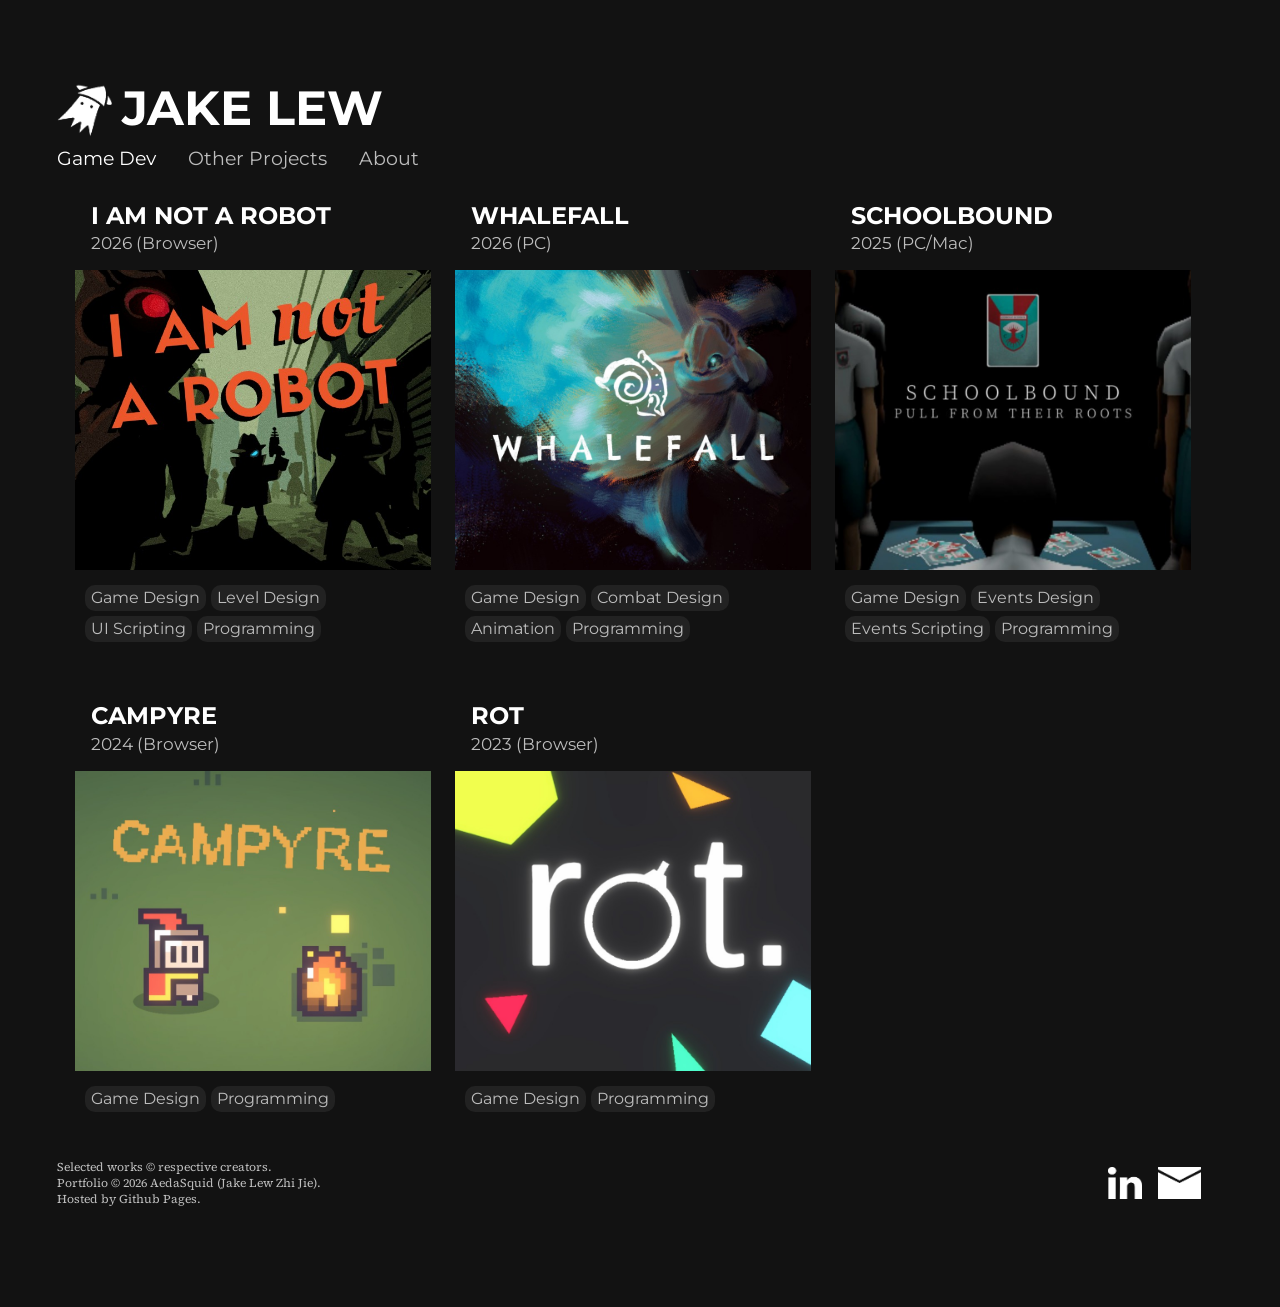
==== index.html @ 716c8b2f "Renamed /images to /media to hold all types, WIP Campyre page" ====
<!DOCTYPE html>
<html>
    <head>
        <meta charset="UTF-8">
        <meta name="viewport" content="width=device-width, initial-scale=1.0">

		    <title>Jake Lew - Game Dev Portfolio</title>

        <link href="https://cdn.jsdelivr.net/npm/bootstrap@5.3.3/dist/css/bootstrap.min.css" rel="stylesheet" integrity="sha384-QWTKZyjpPEjISv5WaRU9OFeRpok6YctnYmDr5pNlyT2bRjXh0JMhjY6hW+ALEwIH" crossorigin="anonymous">
        <script src="https://cdn.jsdelivr.net/npm/bootstrap@5.3.0/dist/js/bootstrap.bundle.min.js"></script>
        <link href="../css/style.css" rel="stylesheet">
        <link rel="shortcut icon" href="../media/icons/aedaSquid_logoS.png">

        <link rel="preload" as="image" href="media/rotGame/rot_thmb02.jpg">
        <link rel="preload" as="image" href="media/campyre/campyre_thmb02.jpg">
        <link rel="preload" as="image" href="media/schoolbound/schoolbound_thmb02.jpg">
        <link rel="preload" as="image" href="media/whalefall/whalefall_thmb02.jpg">
        <link rel="preload" as="image" href="media/iamnotarobot/iamnotarobot_thmb02.jpg">
    </head>
    <body>
        <header>
          <a class="header-name" href="">
            <img class="logo-aeda" src="../media/icons/aedaSquid_logoW.png" alt="Logo, a cartoon squid.">
            <h1>JAKE LEW</h1>
          </a>
          
          <div class="header-nav d-flex flex-column flex-md-row align-items-left justify-content-center">
            <a class="nav-link custom-link current-page" aria-current="page" href="">Game Dev</a>
            <a class="nav-link custom-link" href="html/other-projects.html">Other Projects</a>
            <a class="nav-link custom-link" href="html/about.html">About</a>
          </div>
        </header>

        <!-- card list -->
        <div class="cardsContainer">
          <div class="container">
            <div class="row">

              <!-- i am not a robot card -->
              <div class="col-md-6 col-lg-4">
                <a href="articles/dev-update-004.html" class="text-decoration-none">
                  <div class="card">
                    <div class="card-body">
                      <h5 class="card-title">I AM NOT A ROBOT</h5>
                      <p class="card-date"><small>2026 (Browser)</small></p>
                    </div>
                    
                    <img class="card-iamnotarobot" src="../media/thumbnail.png" alt="Read about I Am Not A Robot.">
                    
                    <div class="card-tagList">
                      <span class="card-tag">Game Design</span>
                      <span class="card-tag">Level Design</span>
                      <span class="card-tag">UI Scripting</span>
                      <span class="card-tag">Programming</span>
                    </div>

                  </div>
                </a>
              </div>

              <!-- whalefall card -->
              <div class="col-md-6 col-lg-4">
                <a href="articles/dev-update-004.html" class="text-decoration-none">
                  <div class="card mb-3">
                    <div class="card-body">
                      <h5 class="card-title">WHALEFALL</h5>
                      <p class="card-date"><small>2026 (PC)</small></p>
                    </div>

                    <img class="card-whalefall" src="../media/thumbnail.png"  alt="Read about Whalefall.">

                    <div class="card-tagList">
                      <span class="card-tag">Game Design</span>
                      <span class="card-tag">Combat Design</span>
                      <span class="card-tag">Animation</span>
                      <span class="card-tag">Programming</span>
                    </div>

                  </div>
                </a>
              </div>

              <!-- schoolbound card -->
              <div class="col-md-6 col-lg-4">
                <a href="html/articles/schoolbound.html" class="text-decoration-none">
                  <div class="card mb-3">
                    <div class="card-body">
                      <h5 class="card-title">SCHOOLBOUND</h5>
                      <p class="card-date"><small>2025 (PC/Mac)</small></p>
                    </div>
                    
                    <img class="card-schoolbound" src="../media/thumbnail.png"  alt="Read about Schoolbound.">
                    
                    <div class="card-tagList">
                      <span class="card-tag">Game Design</span>
                      <span class="card-tag">Events Design</span>
                      <span class="card-tag">Events Scripting</span>
                      <span class="card-tag">Programming</span>
                    </div>

                  </div>
                </a>
              </div>

              <!-- campyre card -->
              <div class="col-md-6 col-lg-4">
                <a href="html/articles/campyre.html" class="text-decoration-none">
                  <div class="card mb-3">
                    <div class="card-body">
                      <h5 class="card-title">CAMPYRE</h5>
                      <p class="card-date"><small>2024 (Browser)</small></p>
                    </div>
                    
                    <img class="card-campyre" src="../media/thumbnail.png" alt="Read about Campyre.">
                    
                    <div class="card-tagList">
                      <span class="card-tag">Game Design</span>
                      <span class="card-tag">Programming</span>
                    </div>

                  </div>
                </a>
              </div>

              <!-- rot card -->
              <div class="col-md-6 col-lg-4">
                <a href="articles/dev-update-004.html" class="text-decoration-none">
                  <div class="card mb-3">
                    <div class="card-body">
                      <h5 class="card-title">ROT</h5>
                      <p class="card-date"><small>2023 (Browser)</small></p>
                    </div>
                    
                    <img class="card-rot" src="../media/thumbnail.png" alt="Read about Rot.">
                    
                    <div class="card-tagList">
                      <span class="card-tag">Game Design</span>
                      <span class="card-tag">Programming</span>
                    </div>

                  </div>
                </a>
              </div>

            </div>
          </div>
        </div>

        <footer>
          <div class="copyright">
            <p>Selected works © respective creators.</p>
            <p>Portfolio © <script>document.write(new Date().getFullYear());</script> AedaSquid (Jake Lew Zhi Jie).</p>
            <p>Hosted by Github Pages.</p>
          </div>

          <div class="contact-buttons">
            <a href="https://www.linkedin.com/in/jake-lew-zhi-jie/" target="_blank">
              <img src="../media/icons/linkedin_icon.png" alt="Click to view my LinkedIn.">
            </a>

            <a href="mailto:jakelew@outlook.sg" target="_blank">
              <img src="../media/icons/email_icon.png" alt="Click to write me an email">
            </a>
          </div>
        </footer>

    </body>
</html>
---- css/style.css ----
@import url('https://fonts.googleapis.com/css2?family=Cormorant+Garamond:ital,wght@0,300..700;1,300..700&family=Montserrat:ital,wght@0,100..900;1,100..900&family=Crimson+Text:ital,wght@0,400;0,600;0,700;1,400;1,600;1,700&family=Source+Serif+4:ital,opsz,wght@0,8..60,200..900;1,8..60,200..900&display=swap');

@view-transition {navigation: auto;}

* {
    margin: 0;
    padding: 0;
}

html {
  scrollbar-gutter: stable;
}

body {
    font: 1.2rem/1.25 "Montserrat", sans-serif;
    color: white;

    --transGrey: rgba(0, 0, 0, 0.5);
    --lightGrey: #bdbdbd;
    --darkGrey: #222;
    --mediumGrey: #525252;
    --orange: #ff7300;
    --softOrange: rgb(231, 147, 78);
    --black: #121212;
    --softWhite: #e0e0e0;

    background-color: var(--black);

    display: flex;
    flex-direction: column;
}

h1, h2, h3 {
    font-size: 3rem;
    font-weight: bold;
}

header {
    display: flex;
    flex-direction: column;
    justify-content: center;
    align-items: flex-start;

    align-self: center;
    justify-self: center;

    width: clamp(0px, 1200px, 90vw);
    height: fit-content;

    margin-top: 5rem;
}

header .header-name {
    display: flex;
    flex-direction: row;
    justify-content: center;
    align-items: center;
    width: fit-content;

    transition: 0.2s ease;
    text-decoration: none;
    color: white;
}

header .header-name img {
    height: 60px;
    padding-bottom: 5px;
    padding-right: 10px;
}

header .header-name:hover {
    filter: invert(53%) sepia(95%) saturate(3493%) hue-rotate(2deg) brightness(101%) contrast(104%);
}

header .header-nav {
    margin-bottom: 2rem;
}

header .header-nav .nav-link {
    margin-right: 2rem;
}

.smallHeader {
    background-position: bottom;

    padding-top: 5rem;
    font-size: clamp(1.8rem, 10vw, 6rem);
    font-weight: bold;
    height: 25vh;
}

header .titleBobber{
    animation: softBobbing 5s infinite ease-in-out;
}

header .bobber {
    width: 50px;
    height: auto;
    position:absolute;
    bottom: 2rem;
    animation: bobbing 3s infinite ease-in-out;
}

.blogButton {
    margin: 1rem 0;
    transition: 0.1s ease;
}

.blogButton:hover {
    transform: scale(1.05);
}

.article {
    align-self: center;
    justify-self: center;
    width: clamp(0px, 1200px, 90vw);

    display: flex;
    flex-direction: row;

    font-size: 1rem;
    letter-spacing: 0.025rem;
    line-height: 1.7rem;
    color: var(--softWhite);
}

.article .line {
    width: 100%;
    margin: 1rem 0px;
}

.article .small-gap {
    height: 0.5rem;
}

.article .big-gap {
    height: 1.5rem;
}

.article .full {
    max-width: 100%;

    display: flex;
}

.article .centered {
    justify-self: center;
}

.article img {
    max-width: 100%;
    object-fit: contain;
    align-self: flex-start;
}

.article iframe {
    width: 100%;
    object-fit: contain;
    align-self: center;
}

.article-title {
    font-size: 1.5rem;
    font-weight: bold;
    color: white;
    margin: 0;

    text-decoration: underline;
    text-decoration-color: rgba(0, 0, 0, 0);

    transition: 0.15s ease;
}

.article-date {
    color: var(--lightGrey);
    font-size: 1.25rem;
    margin-bottom: 0;
}

.article li {
    margin-bottom: 1rem;
}

.article h1 {
    font-size: 1.5rem;
    font-weight: 300;
    font-style: italic;
}

.article .no-margin {
    margin: 0px;
}

.article h4 {
    color: var(--softOrange);
    font-weight: 1000;
    margin-top: 1rem;
}

.article .thumbnail {
    width: 100%;
    object-fit: cover;
    align-self: center;
    margin: 1rem;
}

.article .blogButton {
    margin: 1rem auto;
}

.article .blogButton img {
    transform: scale(-1);
}

.article a {
    color: var(--softOrange);

    text-decoration: none;
    text-decoration-color: rgba(0, 0, 0, 0);

    transition: 0.2s ease;
}

.article a:hover {
    text-decoration: underline;
    color: var(--orange);
}

/*#region OVERWRITES BOOTSTRAP CARDS */
.cardsContainer {
    display: flex;
    flex-direction: column;
    margin: 0;
    margin-top: -1rem;
    align-items: center;
    padding: 0px;

    height: auto;
}

.cardsContainer h1 {
    text-align: center;
    margin-bottom: 1rem;;
}

.card {
    font-family: "Montserrat", sans-serif;
    background-color: transparent;
    border-radius: 0;
    border: none;
    margin-bottom: 2rem;
    padding-top: 1rem;
    padding-bottom: 0.1rem;
}

.card:hover {
    background-color: rgb(22, 22, 22);
}

.card-body {
    padding-top: 0px;
}

.card p {
    color: var(--lightGrey);
    margin-bottom: 0;
}

.card-title {
    font-size: 1.5rem;
    font-weight: bold;
    color: white;
    margin: 0;

    text-decoration: underline;
    text-decoration-color: rgba(0, 0, 0, 0);

    transition: 0.15s ease;
}

.card:hover .card-title{
    color: var(--orange);
}

.card .card-title:hover {
    text-decoration-color: var(--orange);
}

.card img {
    transition: 0.15s ease;
    height: 300px;
    object-fit: cover;

    background-position: center;
    background-size: cover;
}

.card:hover img {
    transform: scale(1.025);
}

.card .card-tagList {
    display: flex;
    flex-wrap: wrap;
    gap: 5px;

    margin-top: 5px;
    padding: 10px;
}

.card .card-tag {
  background-color: var(--darkGrey);
  color: var(--lightGrey);

  padding: 3px 6px;
  border-radius: 10px;

  font-size: 1rem;
  display: inline-block;

  transition: 0.15s ease;
}

.card .card-tag:hover {
  background-color: var(--mediumGrey);
  color: white;
}

/*#region INDIVIDUAL GAME DEV CARDS*/
.card .card-iamnotarobot{
    background-image: url("../media/iamnotarobot/iamnotarobot_thmb01.jpg");
}

.card:hover .card-iamnotarobot{
    background-image: url("../media/iamnotarobot/iamnotarobot_thmb02.jpg");
}

.card .card-whalefall{
    background-image: url("../media/whalefall/whalefall_thmb01.jpg");
}

.card:hover .card-whalefall{
    background-image: url("../media/whalefall/whalefall_thmb02.jpg");
}

.card .card-schoolbound{
    background-image: url("../media/schoolbound/schoolbound_thmb01.jpg");
}

.card:hover .card-schoolbound{
    background-image: url("../media/schoolbound/schoolbound_thmb02.jpg");
}

.card .card-campyre{
    background-image: url("../media/campyre/campyre_thmb01.jpg");
}

.card:hover .card-campyre{
    background-image: url("../media/campyre/campyre_thmb02.jpg");
}

.card .card-rot{
    background-image: url("../media/rotGame/rot_thmb01.jpg");
}

.card:hover .card-rot{
    background-image: url("../media/rotGame/rot_thmb02.jpg");
}
/*#endregion INDIVIDUAL GAME DEV CARDS*/

/*#region INDIVIDUAL OTHER PROJECT CARDS*/
.card .card-resolutionFilm{
    background-image: url("../media/resolutionFilm/resolutionFilm_thmb01.jpg");
}

.card:hover .card-resolutionFilm{
    background-image: url("../media/resolutionFilm/resolutionFilm_thmb02.jpg");
}

.card .card-hunterFilm{
    background-image: url("../media/hunterFilm/hunterFilm_thmb01.jpg");
}

.card:hover .card-hunterFilm{
    background-image: url("../media/hunterFilm/hunterFilm_thmb02.jpg");
}
/*#endregion INDIVIDUAL OTHER PROJECT CARDS*/

/* .card:hover .overlay-img {
    transform: translate(-50%, -50%) scale(1.15);
} */

.media .card{
    cursor: pointer;
}
/*#endregion OVERWRITES BOOTSTRAP CARDS */

.contact-buttons {
    width: fit-content;

    display: flex;
    justify-content: center;
    align-items: flex-end;

    transition: 0.2s ease;
}

.contact-buttons a{
    margin: 0 0.5rem;
    text-decoration: none;
}

.contact-buttons img {
    width: auto;
    height: 2rem;

    transition: 0.2s ease;
}

.contact-buttons:hover img{
    filter: brightness(50%);
}

.contact-buttons img:hover {
    filter: brightness(100%) invert(50%) sepia(100%) saturate(1000%) hue-rotate(-30deg);
    transform: scale(1.05);
}

footer {
    margin-top: 20px;
    margin-bottom: 100px;
    
    display: flex;
    justify-content: space-between;
    align-items: center;

    align-self: center;
    justify-self: center;
    width: clamp(0px, 1200px, 90vw);
    height: fit-content;
}

.copyright {
    display: flex;
    flex-direction: column;
    align-items: flex-start;
    text-align: left;
    font-size: 1rem;
    font: 0.75rem "Source Serif 4", serif;
    color: var(--lightGrey);
}

.copyright p {
    margin: 0;
}

.custom-nav {
    background-color: var(--transGrey);
}

.custom-link {
    color: var(--lightGrey);
}

.current-page {
    color: white;
}

.custom-link:hover {
    color: var(--orange);
}

/*#region MODAL POPUP*/
.modal {
    position: fixed;
    inset: 0;
    background: rgba(0,0,0,0.5);
    z-index: 1000;

    display: none;
    align-content: center;
    justify-content: center;

    color: var(--softWhite);
    font-size: 1rem;
    letter-spacing: 0.025rem;
    line-height: 1.7rem;
}

.modal h1 {
    font-size: 1.5rem;
    font-weight: bold;
    font-style: italic;
}

.modal-content {
    background-color: var(--black);
    margin: 10% auto;
    padding: 20px;
    width: 80%;
    max-width: 500px;

    border-radius: 0;
}

.modal-actions {
    margin-top: 20px;
    text-align: right;
}

.modal-actions button {
    margin-left: 10px;
    border: none;
    padding: 0.1rem 1rem;
    background-color: transparent;
    transition: 0.2s ease;
}

.modal-actions .cancel {
    color: var(--lightGrey);
}

.modal-actions .continue {
    color: var(--softOrange);
}

.modal-actions button:hover {
    color: var(--orange);
}
/*#endregion MODAL POPUP*/

.arrow {
    width: 2rem;
    height: auto;
    opacity: 50%;
}

.image-wrapper {
    position: relative;
    display: inline-block;
}

.overlay-img {
    position: absolute;
    top: 50%;
    left: 50%;
    transform: translate(-50%, -50%);
    width: 100px;
}

#focusedOverlay {
    background-color: var(--transGrey);
    position: fixed;
    top: 0;
    left: 0;
    height: 100vh;
    width: 100vw;

    display:none;
}

#focusedImage{
    position: fixed;
    top: 50%; left: 50%;
    transform: translate(-50%, -50%);
    max-width: 90vw;
    max-height: 90vh;
}

@media (max-width: 767.98px) {
    .article {
        flex-direction: column;
        padding: 0px 1rem;
        width: 100%;
    }

    .article .row {
        flex-direction: column;
    }

    .article .half {
        max-width: 100%;
    }

    .article img {
        max-width: 100%;
        max-height: 450px;
        align-self: center;
    }

    .card img {
        height: 250px;
    }

    header {
        align-items: center;
        justify-self: center;
        align-self: center;
        width: 100%;
        margin-top: 2rem;
        margin-bottom: 2rem;
        height: fit-content;
    }

    header .header-nav {
        align-items: center;
        margin-bottom: 0px;
    }
    
    header .header-nav .nav-link {
      margin-right: 0px;
      margin-bottom: 1rem;
    }

    footer {
        flex-direction: column-reverse;
        justify-self: center;
        align-self: center;
        width: 100%;
    }

    .contact-buttons {
        margin-bottom: 1rem;
        align-items: center;
    }

    .copyright {
        text-align: center;
        align-items: center;
    }
    
    .navbar {
        background-color: transparent;
        transition: 0.1s ease;
        font-size: 2rem;
    }

    .navbar:has(.navbar-collapse.show) {
        background-color: var(--black);
    }

    .smallHeader {
        padding-top: 0;
        height: 20vh;
    }
}

@keyframes bobbing {
    0% { transform: translateY(0); }
    50% { transform: translateY(-8px); } 
    100% { transform: translateY(0); }
  }

@keyframes softBobbing {
    0% { transform: translateY(0); }
    50% { transform: translateY(-6px); } 
    100% { transform: translateY(0); }
}
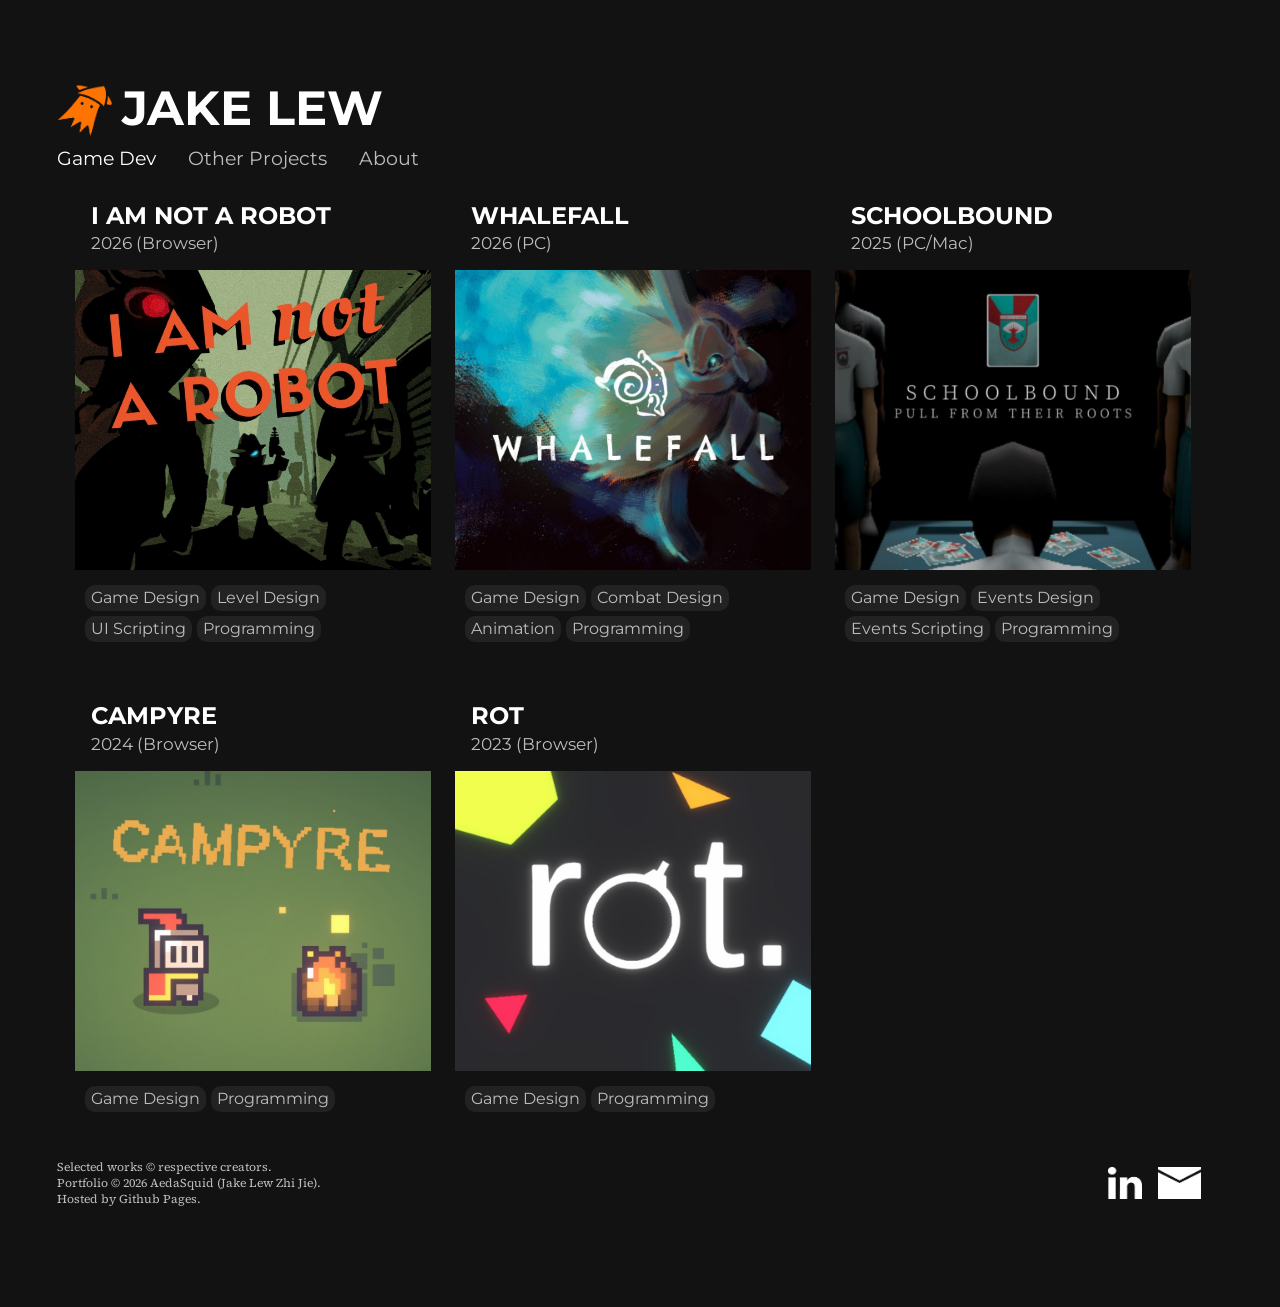
==== commit 580a1813: "Changed header name to have solid logo, edited about page content" ====
--- a/index.html
+++ b/index.html
@@ -1,168 +1,174 @@
-<!DOCTYPE html>
-<html>
-    <head>
-        <meta charset="UTF-8">
-        <meta name="viewport" content="width=device-width, initial-scale=1.0">
-
-		    <title>Jake Lew - Game Dev Portfolio</title>
-
-        <link href="https://cdn.jsdelivr.net/npm/bootstrap@5.3.3/dist/css/bootstrap.min.css" rel="stylesheet" integrity="sha384-QWTKZyjpPEjISv5WaRU9OFeRpok6YctnYmDr5pNlyT2bRjXh0JMhjY6hW+ALEwIH" crossorigin="anonymous">
-        <script src="https://cdn.jsdelivr.net/npm/bootstrap@5.3.0/dist/js/bootstrap.bundle.min.js"></script>
-        <link href="../css/style.css" rel="stylesheet">
-        <link rel="shortcut icon" href="../media/icons/aedaSquid_logoS.png">
-
-        <link rel="preload" as="image" href="media/rotGame/rot_thmb02.jpg">
-        <link rel="preload" as="image" href="media/campyre/campyre_thmb02.jpg">
-        <link rel="preload" as="image" href="media/schoolbound/schoolbound_thmb02.jpg">
-        <link rel="preload" as="image" href="media/whalefall/whalefall_thmb02.jpg">
-        <link rel="preload" as="image" href="media/iamnotarobot/iamnotarobot_thmb02.jpg">
-    </head>
-    <body>
-        <header>
-          <a class="header-name" href="">
-            <img class="logo-aeda" src="../media/icons/aedaSquid_logoW.png" alt="Logo, a cartoon squid.">
-            <h1>JAKE LEW</h1>
-          </a>
-          
-          <div class="header-nav d-flex flex-column flex-md-row align-items-left justify-content-center">
-            <a class="nav-link custom-link current-page" aria-current="page" href="">Game Dev</a>
-            <a class="nav-link custom-link" href="html/other-projects.html">Other Projects</a>
-            <a class="nav-link custom-link" href="html/about.html">About</a>
-          </div>
-        </header>
-
-        <!-- card list -->
-        <div class="cardsContainer">
-          <div class="container">
-            <div class="row">
-
-              <!-- i am not a robot card -->
-              <div class="col-md-6 col-lg-4">
-                <a href="articles/dev-update-004.html" class="text-decoration-none">
-                  <div class="card">
-                    <div class="card-body">
-                      <h5 class="card-title">I AM NOT A ROBOT</h5>
-                      <p class="card-date"><small>2026 (Browser)</small></p>
-                    </div>
-                    
-                    <img class="card-iamnotarobot" src="../media/thumbnail.png" alt="Read about I Am Not A Robot.">
-                    
-                    <div class="card-tagList">
-                      <span class="card-tag">Game Design</span>
-                      <span class="card-tag">Level Design</span>
-                      <span class="card-tag">UI Scripting</span>
-                      <span class="card-tag">Programming</span>
-                    </div>
-
-                  </div>
-                </a>
-              </div>
-
-              <!-- whalefall card -->
-              <div class="col-md-6 col-lg-4">
-                <a href="articles/dev-update-004.html" class="text-decoration-none">
-                  <div class="card mb-3">
-                    <div class="card-body">
-                      <h5 class="card-title">WHALEFALL</h5>
-                      <p class="card-date"><small>2026 (PC)</small></p>
-                    </div>
-
-                    <img class="card-whalefall" src="../media/thumbnail.png"  alt="Read about Whalefall.">
-
-                    <div class="card-tagList">
-                      <span class="card-tag">Game Design</span>
-                      <span class="card-tag">Combat Design</span>
-                      <span class="card-tag">Animation</span>
-                      <span class="card-tag">Programming</span>
-                    </div>
-
-                  </div>
-                </a>
-              </div>
-
-              <!-- schoolbound card -->
-              <div class="col-md-6 col-lg-4">
-                <a href="html/articles/schoolbound.html" class="text-decoration-none">
-                  <div class="card mb-3">
-                    <div class="card-body">
-                      <h5 class="card-title">SCHOOLBOUND</h5>
-                      <p class="card-date"><small>2025 (PC/Mac)</small></p>
-                    </div>
-                    
-                    <img class="card-schoolbound" src="../media/thumbnail.png"  alt="Read about Schoolbound.">
-                    
-                    <div class="card-tagList">
-                      <span class="card-tag">Game Design</span>
-                      <span class="card-tag">Events Design</span>
-                      <span class="card-tag">Events Scripting</span>
-                      <span class="card-tag">Programming</span>
-                    </div>
-
-                  </div>
-                </a>
-              </div>
-
-              <!-- campyre card -->
-              <div class="col-md-6 col-lg-4">
-                <a href="html/articles/campyre.html" class="text-decoration-none">
-                  <div class="card mb-3">
-                    <div class="card-body">
-                      <h5 class="card-title">CAMPYRE</h5>
-                      <p class="card-date"><small>2024 (Browser)</small></p>
-                    </div>
-                    
-                    <img class="card-campyre" src="../media/thumbnail.png" alt="Read about Campyre.">
-                    
-                    <div class="card-tagList">
-                      <span class="card-tag">Game Design</span>
-                      <span class="card-tag">Programming</span>
-                    </div>
-
-                  </div>
-                </a>
-              </div>
-
-              <!-- rot card -->
-              <div class="col-md-6 col-lg-4">
-                <a href="articles/dev-update-004.html" class="text-decoration-none">
-                  <div class="card mb-3">
-                    <div class="card-body">
-                      <h5 class="card-title">ROT</h5>
-                      <p class="card-date"><small>2023 (Browser)</small></p>
-                    </div>
-                    
-                    <img class="card-rot" src="../media/thumbnail.png" alt="Read about Rot.">
-                    
-                    <div class="card-tagList">
-                      <span class="card-tag">Game Design</span>
-                      <span class="card-tag">Programming</span>
-                    </div>
-
-                  </div>
-                </a>
-              </div>
-
-            </div>
-          </div>
-        </div>
-
-        <footer>
-          <div class="copyright">
-            <p>Selected works © respective creators.</p>
-            <p>Portfolio © <script>document.write(new Date().getFullYear());</script> AedaSquid (Jake Lew Zhi Jie).</p>
-            <p>Hosted by Github Pages.</p>
-          </div>
-
-          <div class="contact-buttons">
-            <a href="https://www.linkedin.com/in/jake-lew-zhi-jie/" target="_blank">
-              <img src="../media/icons/linkedin_icon.png" alt="Click to view my LinkedIn.">
-            </a>
-
-            <a href="mailto:jakelew@outlook.sg" target="_blank">
-              <img src="../media/icons/email_icon.png" alt="Click to write me an email">
-            </a>
-          </div>
-        </footer>
-
-    </body>
+<!DOCTYPE html>
+<html>
+    <head>
+        <meta charset="UTF-8">
+        <meta name="viewport" content="width=device-width, initial-scale=1.0">
+
+		    <title>Jake Lew - Game Dev Portfolio</title>
+
+        <link href="https://cdn.jsdelivr.net/npm/bootstrap@5.3.3/dist/css/bootstrap.min.css" rel="stylesheet" integrity="sha384-QWTKZyjpPEjISv5WaRU9OFeRpok6YctnYmDr5pNlyT2bRjXh0JMhjY6hW+ALEwIH" crossorigin="anonymous">
+        <script src="https://cdn.jsdelivr.net/npm/bootstrap@5.3.0/dist/js/bootstrap.bundle.min.js"></script>
+        <link href="../css/style.css" rel="stylesheet">
+        <link rel="shortcut icon" href="../media/icons/aedaSquid_logoS.png">
+
+        <link rel="preload" as="image" href="media/rotGame/rot_thmb02.jpg">
+        <link rel="preload" as="image" href="media/campyre/campyre_thmb02.jpg">
+        <link rel="preload" as="image" href="media/schoolbound/schoolbound_thmb02.jpg">
+        <link rel="preload" as="image" href="media/whalefall/whalefall_thmb02.jpg">
+        <link rel="preload" as="image" href="media/iamnotarobot/iamnotarobot_thmb02.jpg">
+    </head>
+    <body>
+        <header>
+          <a class="header-name" href="">
+            <img class="logo-aeda" src="../media/icons/aedaSquid_logoS.png" alt="Logo, a cartoon squid.">
+            <h1>JAKE LEW</h1>
+          </a>
+          
+          <div class="header-nav d-flex flex-column flex-md-row align-items-left justify-content-center">
+            <a class="nav-link custom-link current-page" aria-current="page" href="">Game Dev</a>
+            <a class="nav-link custom-link" href="pages/other-projects">Other Projects</a>
+            <a class="nav-link custom-link" href="pages/about">About</a>
+          </div>
+        </header>
+
+        <!-- card list -->
+        <div class="cardsContainer">
+          <div class="container">
+            <div class="row">
+
+              <!-- i am not a robot card -->
+              <div class="col-md-6 col-lg-4">
+                <a href="articles/dev-update-004.html" class="text-decoration-none">
+                  <div class="card">
+                    <div class="card-body">
+                      <h5 class="card-title">I AM NOT A ROBOT</h5>
+                      <p class="card-date"><small>2026 (Browser)</small></p>
+                    </div>
+                    
+                    <img class="card-iamnotarobot" src="../media/thumbnail.png" alt="Read about I Am Not A Robot.">
+                    
+                    <div class="card-tagList">
+                      <span class="card-tag">Game Design</span>
+                      <span class="card-tag">Level Design</span>
+                      <span class="card-tag">UI Scripting</span>
+                      <span class="card-tag">Programming</span>
+                    </div>
+
+                  </div>
+                </a>
+              </div>
+
+              <!-- whalefall card -->
+              <div class="col-md-6 col-lg-4">
+                <a href="articles/dev-update-004.html" class="text-decoration-none">
+                  <div class="card mb-3">
+                    <div class="card-body">
+                      <h5 class="card-title">WHALEFALL</h5>
+                      <p class="card-date"><small>2026 (PC)</small></p>
+                    </div>
+
+                    <img class="card-whalefall" src="../media/thumbnail.png"  alt="Read about Whalefall.">
+
+                    <div class="card-tagList">
+                      <span class="card-tag">Game Design</span>
+                      <span class="card-tag">Combat Design</span>
+                      <span class="card-tag">Animation</span>
+                      <span class="card-tag">Programming</span>
+                    </div>
+
+                  </div>
+                </a>
+              </div>
+
+              <!-- schoolbound card -->
+              <div class="col-md-6 col-lg-4">
+                <a href="./pages/schoolbound" class="text-decoration-none">
+                  <div class="card mb-3">
+                    <div class="card-body">
+                      <h5 class="card-title">SCHOOLBOUND</h5>
+                      <p class="card-date"><small>2025 (PC/Mac)</small></p>
+                    </div>
+                    
+                    <img class="card-schoolbound" src="../media/thumbnail.png"  alt="Read about Schoolbound.">
+                    
+                    <div class="card-tagList">
+                      <span class="card-tag">Game Design</span>
+                      <span class="card-tag">Events Design</span>
+                      <span class="card-tag">Events Scripting</span>
+                      <span class="card-tag">Programming</span>
+                    </div>
+
+                  </div>
+                </a>
+              </div>
+
+              <!-- campyre card -->
+              <div class="col-md-6 col-lg-4">
+                <a href="pages/campyre" class="text-decoration-none">
+                  <div class="card mb-3">
+                    <div class="card-body">
+                      <h5 class="card-title">CAMPYRE</h5>
+                      <p class="card-date"><small>2024 (Browser)</small></p>
+                    </div>
+                    
+                    <img class="card-campyre" src="../media/thumbnail.png" alt="Read about Campyre.">
+                    
+                    <div class="card-tagList">
+                      <span class="card-tag">Game Design</span>
+                      <span class="card-tag">Programming</span>
+                    </div>
+
+                  </div>
+                </a>
+              </div>
+
+              <!-- rot card -->
+              <div class="col-md-6 col-lg-4">
+                <a href="pages/rot" class="text-decoration-none">
+                  <div class="card mb-3">
+                    <div class="card-body">
+                      <h5 class="card-title">ROT</h5>
+                      <p class="card-date"><small>2023 (Browser)</small></p>
+                    </div>
+                    
+                    <img class="card-rot" src="../media/thumbnail.png" alt="Read about Rot.">
+                    
+                    <div class="card-tagList">
+                      <span class="card-tag">Game Design</span>
+                      <span class="card-tag">Programming</span>
+                    </div>
+
+                  </div>
+                </a>
+              </div>
+
+            </div>
+          </div>
+        </div>
+
+        <footer>
+          <div class="copyright">
+            <p>Selected works © respective creators.</p>
+            <p>Portfolio © <script>document.write(new Date().getFullYear());</script> AedaSquid (Jake Lew Zhi Jie).</p>
+            <p>Hosted by Github Pages.</p>
+          </div>
+
+          <div class="contact-buttons">
+            <a id="linkedin" target="_blank">
+              <img src="../media/icons/linkedin_icon.png" alt="Click to view my LinkedIn.">
+            </a>
+
+            <a id="email" target="_blank">
+              <img src="../media/icons/email_icon.png" alt="Click to write me an email">
+            </a>
+          </div>
+        </footer>
+
+        <script type="module"> 
+          import { LINKS } from "../../js/links.js";
+          document.getElementById("linkedin").href = LINKS.linkedin;
+          document.getElementById("email").href = LINKS.email;
+        </script>
+
+    </body>
 </html>
--- a/css/style.css
+++ b/css/style.css
@@ -69,7 +69,7 @@
 }
 
 header .header-name:hover {
-    filter: invert(53%) sepia(95%) saturate(3493%) hue-rotate(2deg) brightness(101%) contrast(104%);
+    color: var(--orange);
 }
 
 header .header-nav {
@@ -153,7 +153,7 @@
     align-self: flex-start;
 }
 
-.article iframe {
+.article iframe, .article video {
     width: 100%;
     object-fit: contain;
     align-self: center;
@@ -177,10 +177,6 @@
     margin-bottom: 0;
 }
 
-.article li {
-    margin-bottom: 1rem;
-}
-
 .article h1 {
     font-size: 1.5rem;
     font-weight: 300;
@@ -189,12 +185,6 @@
 
 .article .no-margin {
     margin: 0px;
-}
-
-.article h4 {
-    color: var(--softOrange);
-    font-weight: 1000;
-    margin-top: 1rem;
 }
 
 .article .thumbnail {
@@ -202,14 +192,6 @@
     object-fit: cover;
     align-self: center;
     margin: 1rem;
-}
-
-.article .blogButton {
-    margin: 1rem auto;
-}
-
-.article .blogButton img {
-    transform: scale(-1);
 }
 
 .article a {
@@ -578,6 +560,10 @@
         flex-direction: column;
     }
 
+    .article .reverse {
+        flex-direction: column-reverse;
+    }
+
     .article .half {
         max-width: 100%;
     }
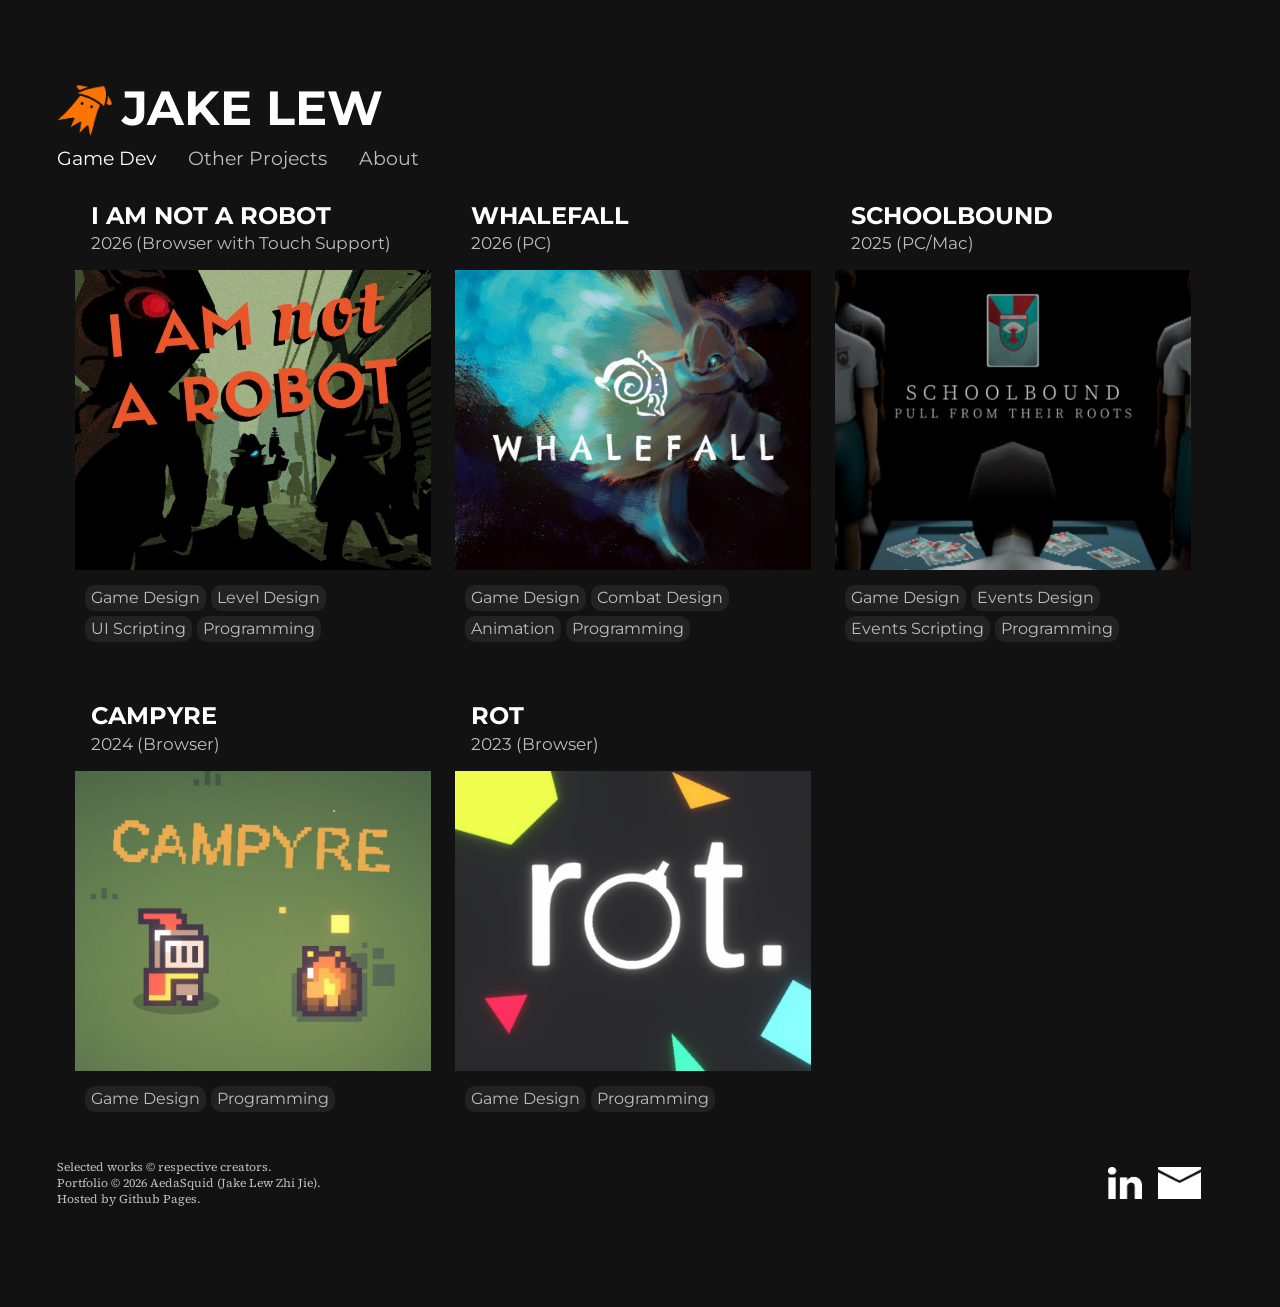
==== commit 6001bfd7: "Added Whalefall and I Am Not A Robot pages" ====
--- a/index.html
+++ b/index.html
@@ -42,7 +42,7 @@
                   <div class="card">
                     <div class="card-body">
                       <h5 class="card-title">I AM NOT A ROBOT</h5>
-                      <p class="card-date"><small>2026 (Browser)</small></p>
+                      <p class="card-date"><small>2026 (Browser with Touch Support)</small></p>
                     </div>
                     
                     <img class="card-iamnotarobot" src="../media/thumbnail.png" alt="Read about I Am Not A Robot.">
--- a/css/style.css
+++ b/css/style.css
@@ -139,7 +139,6 @@
 
 .article .full {
     max-width: 100%;
-
     display: flex;
 }
 
@@ -183,6 +182,10 @@
     font-style: italic;
 }
 
+.article .no-bottom-margin {
+    margin-bottom: 0;
+}
+
 .article .no-margin {
     margin: 0px;
 }
@@ -206,6 +209,38 @@
 .article a:hover {
     text-decoration: underline;
     color: var(--orange);
+}
+
+.article .show-button {
+    background: none;
+    border: none;
+
+    margin-right: auto;
+
+    font-size: 1.5rem;
+    font-style: italic;
+    color: var(--softOrange);
+    text-decoration: none;
+    text-decoration-color: rgba(0, 0, 0, 0);
+    align-self:  flex-start;
+
+    transition: 0.2s ease;
+}
+
+.article .show-button:hover {
+    color: var(--orange);
+}
+
+.article .hidden {
+    max-height: 0;
+    overflow: hidden;
+    opacity: 0;
+    transition: opacity 0.5s ease;
+}
+
+.article .revealed {
+    opacity: 1;
+    max-height: fit-content;
 }
 
 /*#region OVERWRITES BOOTSTRAP CARDS */
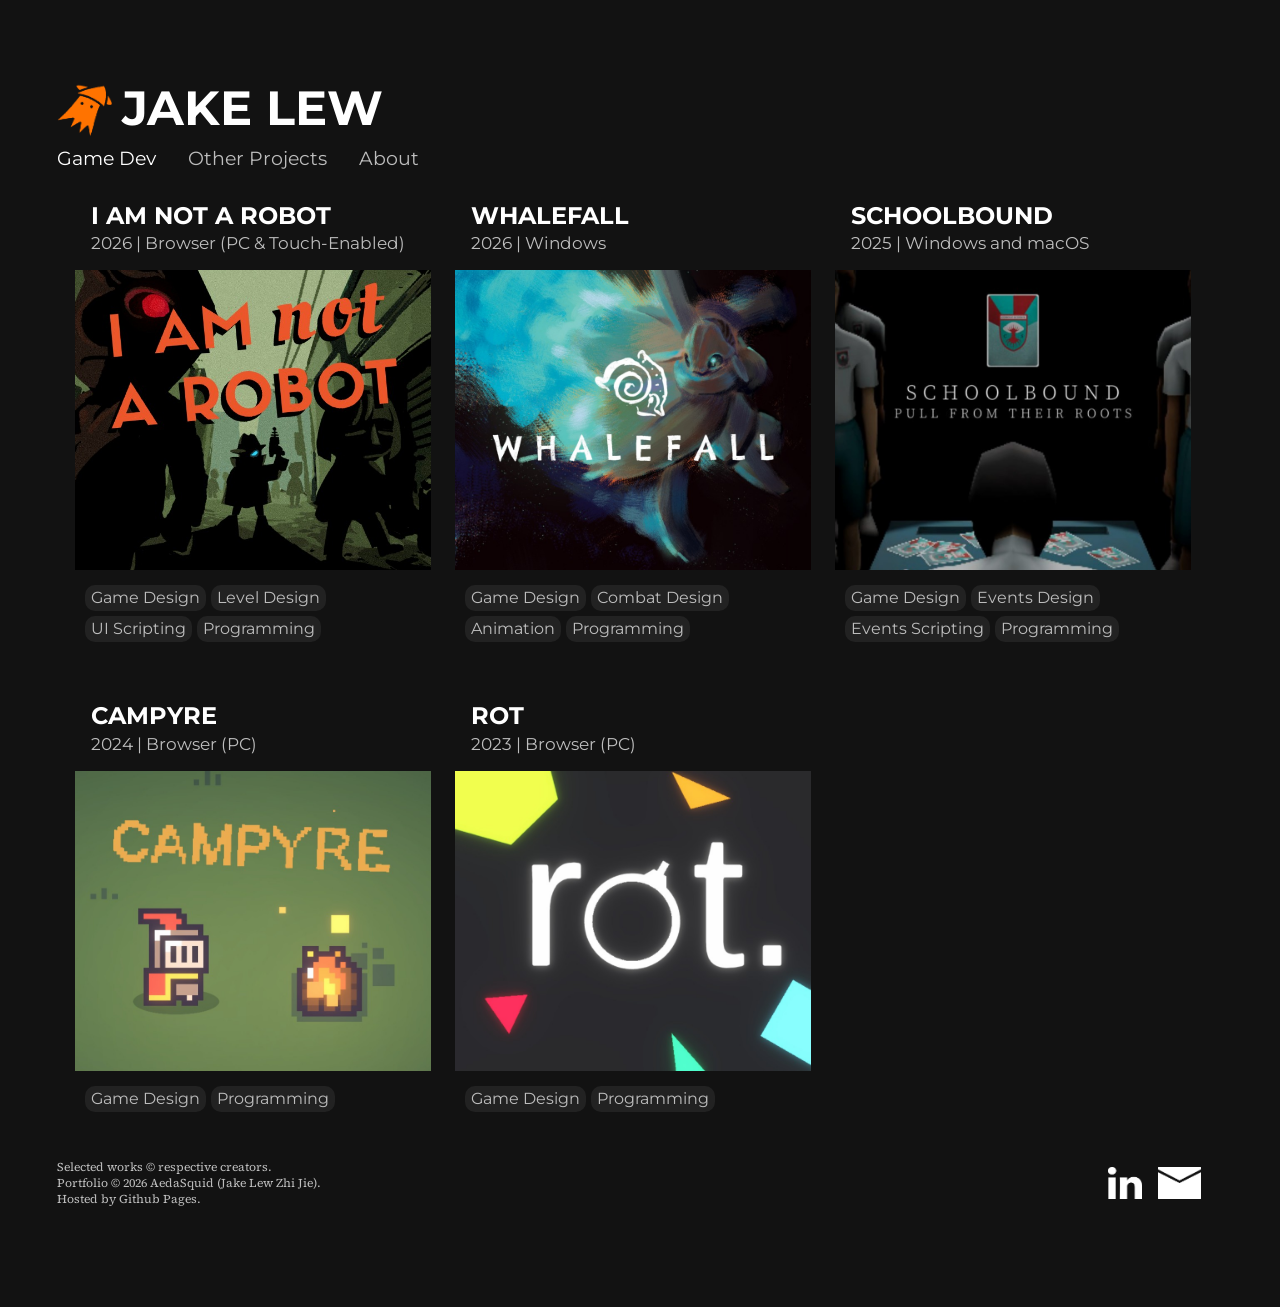
==== commit d3ec4ecb: "Updated index and article date tags" ====
--- a/index.html
+++ b/index.html
@@ -38,11 +38,11 @@
 
               <!-- i am not a robot card -->
               <div class="col-md-6 col-lg-4">
-                <a href="articles/dev-update-004.html" class="text-decoration-none">
+                <a href="./pages/i-am-not-a-robot.html" class="text-decoration-none">
                   <div class="card">
                     <div class="card-body">
                       <h5 class="card-title">I AM NOT A ROBOT</h5>
-                      <p class="card-date"><small>2026 (Browser with Touch Support)</small></p>
+                      <p class="card-date"><small>2026 | Browser (PC & Touch-Enabled)</small></p>
                     </div>
                     
                     <img class="card-iamnotarobot" src="../media/thumbnail.png" alt="Read about I Am Not A Robot.">
@@ -60,11 +60,11 @@
 
               <!-- whalefall card -->
               <div class="col-md-6 col-lg-4">
-                <a href="articles/dev-update-004.html" class="text-decoration-none">
+                <a href="./pages/whalefall.html" class="text-decoration-none">
                   <div class="card mb-3">
                     <div class="card-body">
                       <h5 class="card-title">WHALEFALL</h5>
-                      <p class="card-date"><small>2026 (PC)</small></p>
+                      <p class="card-date"><small>2026 | Windows</small></p>
                     </div>
 
                     <img class="card-whalefall" src="../media/thumbnail.png"  alt="Read about Whalefall.">
@@ -86,7 +86,7 @@
                   <div class="card mb-3">
                     <div class="card-body">
                       <h5 class="card-title">SCHOOLBOUND</h5>
-                      <p class="card-date"><small>2025 (PC/Mac)</small></p>
+                      <p class="card-date"><small>2025 | Windows and macOS</small></p>
                     </div>
                     
                     <img class="card-schoolbound" src="../media/thumbnail.png"  alt="Read about Schoolbound.">
@@ -108,7 +108,7 @@
                   <div class="card mb-3">
                     <div class="card-body">
                       <h5 class="card-title">CAMPYRE</h5>
-                      <p class="card-date"><small>2024 (Browser)</small></p>
+                      <p class="card-date"><small>2024 | Browser (PC) </small></p>
                     </div>
                     
                     <img class="card-campyre" src="../media/thumbnail.png" alt="Read about Campyre.">
@@ -128,7 +128,7 @@
                   <div class="card mb-3">
                     <div class="card-body">
                       <h5 class="card-title">ROT</h5>
-                      <p class="card-date"><small>2023 (Browser)</small></p>
+                      <p class="card-date"><small>2023 | Browser (PC)</small></p>
                     </div>
                     
                     <img class="card-rot" src="../media/thumbnail.png" alt="Read about Rot.">
